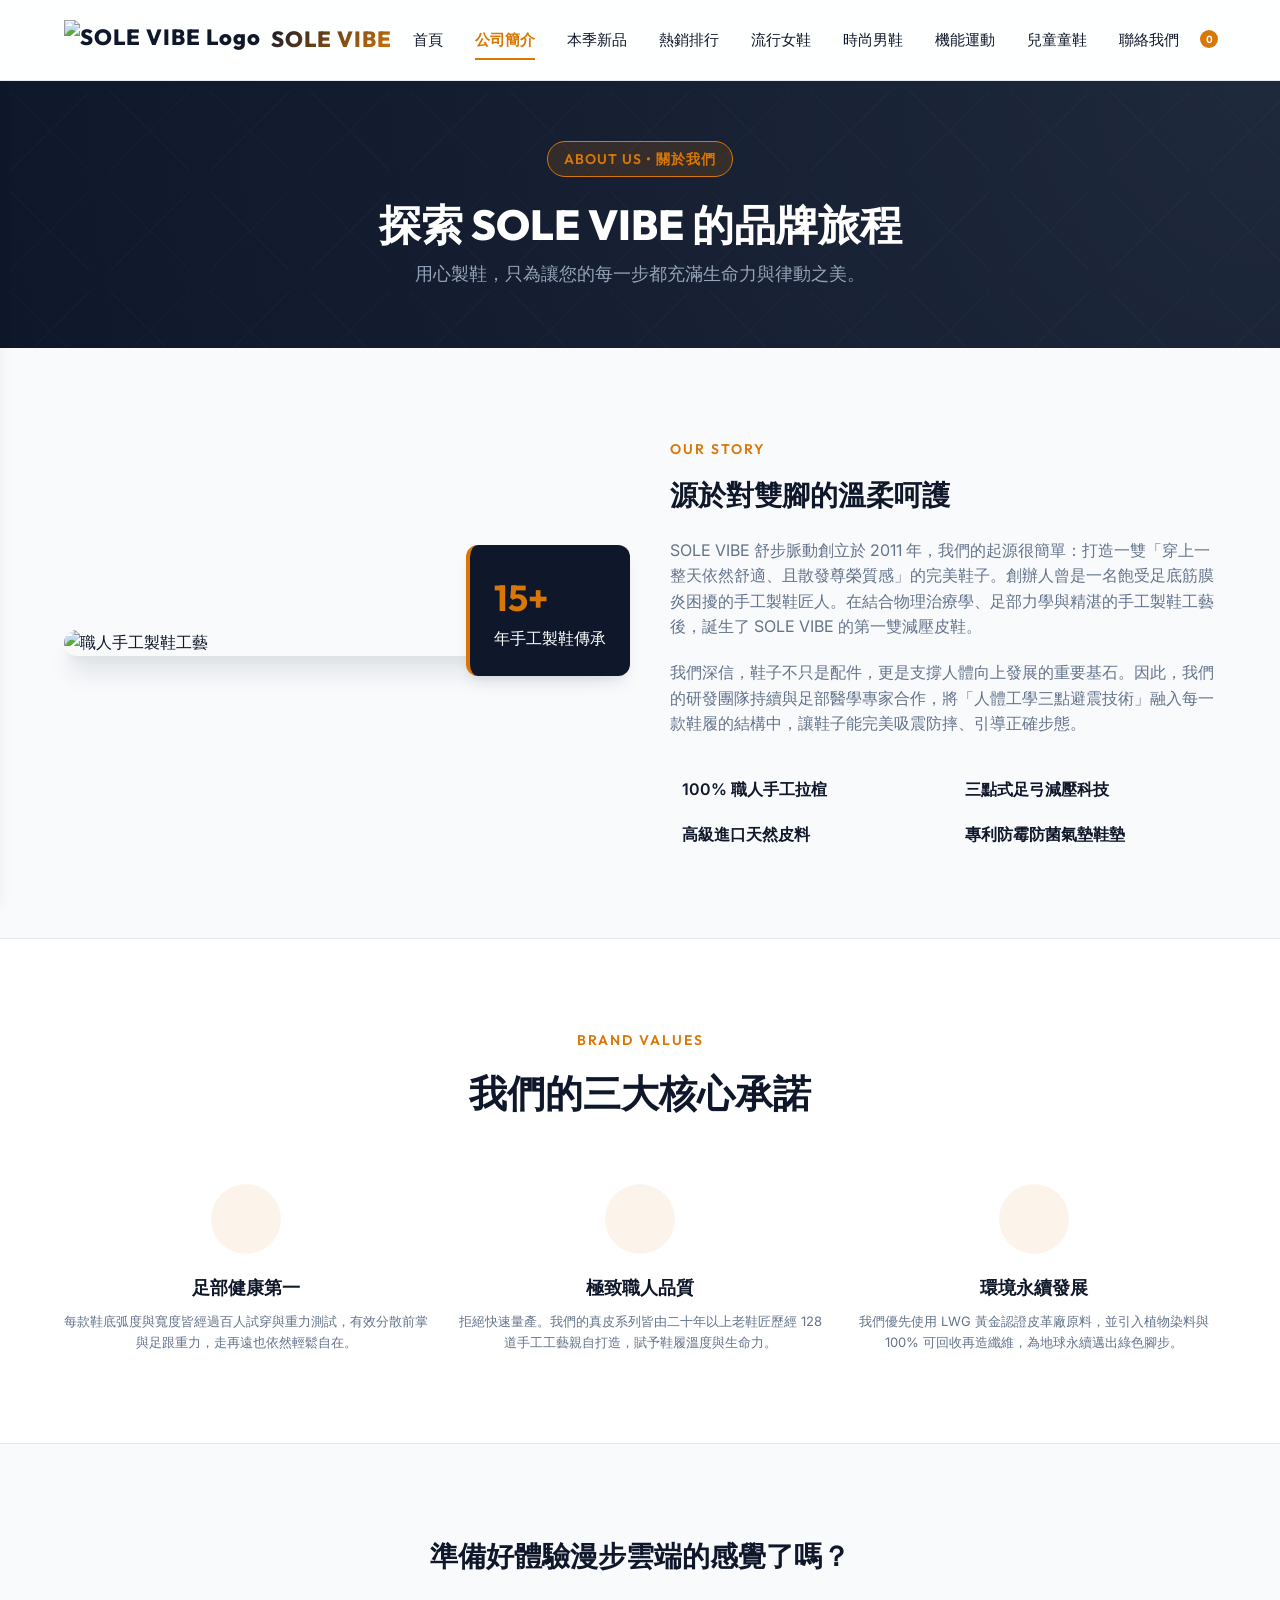
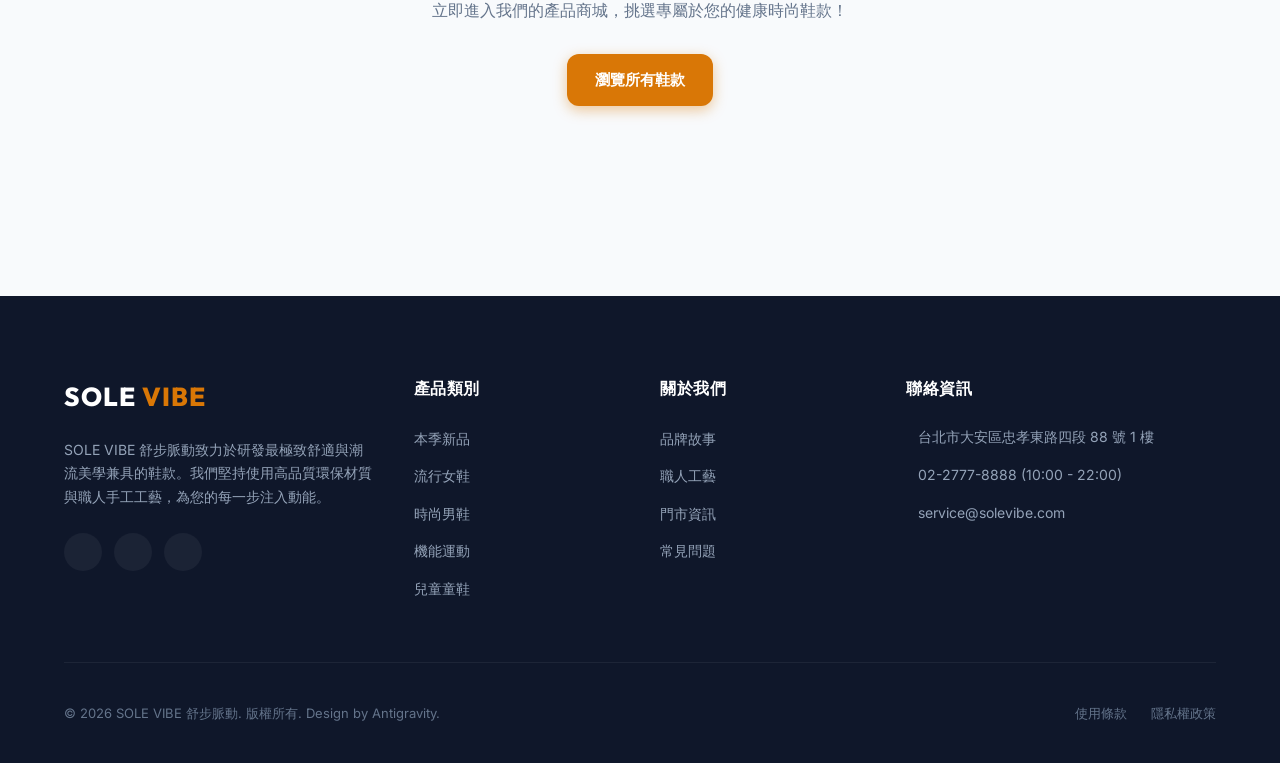
==== about.html @ 1adf4461 "Add files via upload" ====
<!DOCTYPE html>
<html lang="zh-TW">
<head>
  <meta charset="UTF-8">
  <meta name="viewport" content="width=device-width, initial-scale=1.0">
  <title>公司簡介 | SOLE VIBE 舒步脈動</title>
  <meta name="description" content="了解 SOLE VIBE 舒步脈動的品牌理念。我們傳承經典手工製鞋技藝，並結合創新減壓科技，致力於打造最懂你雙腳的高端鞋履。">
  <link href="https://cdn.jsdelivr.net/npm/remixicon@4.2.0/fonts/remixicon.css" rel="stylesheet">
  <link rel="stylesheet" href="styles.css">
</head>
<body>
  <header></header>

  <main>
    <!-- PAGE HEADER -->
    <section class="hero" style="padding: 60px 0; text-align: center;">
      <div class="container">
        <span class="hero-badge">ABOUT US • 關於我們</span>
        <h1 class="hero-title" style="font-size: 42px; margin-bottom: 10px;">探索 SOLE VIBE 的品牌旅程</h1>
        <p class="hero-subtitle" style="margin: 0 auto; max-width: 600px;">用心製鞋，只為讓您的每一步都充滿生命力與律動之美。</p>
      </div>
    </section>

    <!-- BRAND STORY -->
    <section class="section">
      <div class="container about-story-grid">
        <div class="about-img-box">
          <!-- Using heels image as a craftsmanship showcase -->
          <img src="assets/images/prod_1.png" alt="職人手工製鞋工藝">
          <div class="about-experience-badge">
            <h3>15+</h3>
            <p>年手工製鞋傳承</p>
          </div>
        </div>
        <div class="about-story">
          <span class="section-subtitle">Our Story</span>
          <h3>源於對雙腳的溫柔呵護</h3>
          <p>
            SOLE VIBE 舒步脈動創立於 2011 年，我們的起源很簡單：打造一雙「穿上一整天依然舒適、且散發尊榮質感」的完美鞋子。創辦人曾是一名飽受足底筋膜炎困擾的手工製鞋匠人。在結合物理治療學、足部力學與精湛的手工製鞋工藝後，誕生了 SOLE VIBE 的第一雙減壓皮鞋。
          </p>
          <p>
            我們深信，鞋子不只是配件，更是支撐人體向上發展的重要基石。因此，我們的研發團隊持續與足部醫學專家合作，將「人體工學三點避震技術」融入每一款鞋履的結構中，讓鞋子能完美吸震防摔、引導正確步態。
          </p>
          <ul class="features-list">
            <li class="feature-li"><i class="ri-checkbox-circle-fill"></i> 100% 職人手工拉楦</li>
            <li class="feature-li"><i class="ri-checkbox-circle-fill"></i> 三點式足弓減壓科技</li>
            <li class="feature-li"><i class="ri-checkbox-circle-fill"></i> 高級進口天然皮料</li>
            <li class="feature-li"><i class="ri-checkbox-circle-fill"></i> 專利防霉防菌氣墊鞋墊</li>
          </ul>
        </div>
      </div>
    </section>

    <!-- CRAFTSMANSHIP & VALUES -->
    <section id="craftsmanship" class="section" style="background-color: #ffffff; border-top: 1px solid var(--color-border); border-bottom: 1px solid var(--color-border);">
      <div class="container">
        <div class="section-title-wrap">
          <span class="section-subtitle">Brand Values</span>
          <h2 class="section-title">我們的三大核心承諾</h2>
        </div>
        
        <div class="badges-grid" style="grid-template-columns: repeat(3, 1fr);">
          <div class="badge-item" style="flex-direction: column; text-align: center; gap: 20px;">
            <div class="badge-icon" style="width: 70px; height: 70px; font-size: 32px;"><i class="ri-heart-pulse-line"></i></div>
            <div class="badge-info">
              <h4 style="font-size: 18px; margin-bottom: 8px;">足部健康第一</h4>
              <p style="line-height: 1.6;">每款鞋底弧度與寬度皆經過百人試穿與重力測試，有效分散前掌與足跟重力，走再遠也依然輕鬆自在。</p>
            </div>
          </div>
          
          <div class="badge-item" style="flex-direction: column; text-align: center; gap: 20px;">
            <div class="badge-icon" style="width: 70px; height: 70px; font-size: 32px;"><i class="ri-award-line"></i></div>
            <div class="badge-info">
              <h4 style="font-size: 18px; margin-bottom: 8px;">極致職人品質</h4>
              <p style="line-height: 1.6;">拒絕快速量產。我們的真皮系列皆由二十年以上老鞋匠歷經 128 道手工工藝親自打造，賦予鞋履溫度與生命力。</p>
            </div>
          </div>

          <div class="badge-item" style="flex-direction: column; text-align: center; gap: 20px;">
            <div class="badge-icon" style="width: 70px; height: 70px; font-size: 32px;"><i class="ri-leaf-line"></i></div>
            <div class="badge-info">
              <h4 style="font-size: 18px; margin-bottom: 8px;">環境永續發展</h4>
              <p style="line-height: 1.6;">我們優先使用 LWG 黃金認證皮革廠原料，並引入植物染料與 100% 可回收再造纖維，為地球永續邁出綠色腳步。</p>
            </div>
          </div>
        </div>
      </div>
    </section>

    <!-- CALL TO ACTION -->
    <section class="section" style="text-align: center;">
      <div class="container" style="max-width: 600px;">
        <h3 style="font-family: var(--font-display); font-size: 28px; font-weight: 800; margin-bottom: 20px; color: var(--color-primary);">準備好體驗漫步雲端的感覺了嗎？</h3>
        <p style="color: var(--color-text-muted); margin-bottom: 30px;">立即進入我們的產品商城，挑選專屬於您的健康時尚鞋款！</p>
        <a href="new.html" class="btn btn-primary">瀏覽所有鞋款</a>
      </div>
    </section>
  </main>

  <footer></footer>

  <script src="data.js"></script>
  <script src="main.js" defer></script>
</body>
</html>
---- styles.css ----
@import url('https://fonts.googleapis.com/css2?family=Inter:wght@300;400;500;600;700&family=Outfit:wght@300;400;500;600;700;800&display=swap');

/* --- DESIGN TOKENS --- */
:root {
  --font-primary: 'Inter', -apple-system, BlinkMacSystemFont, "Segoe UI", Roboto, sans-serif;
  --font-display: 'Outfit', sans-serif;

  /* Color Palette */
  --color-primary: #0f172a;       /* Deep Slate */
  --color-primary-light: #1e293b; /* Medium Slate */
  --color-accent: #d97706;        /* Gold/Copper Amber */
  --color-accent-hover: #b45309;  /* Darker Amber */
  --color-bg-base: #f8fafc;       /* Off-White */
  --color-bg-card: #ffffff;       /* Pure White */
  --color-text-dark: #0f172a;
  --color-text-muted: #64748b;
  --color-border: #e2e8f0;
  
  /* System colors */
  --color-success: #10b981;
  --color-danger: #ef4444;

  /* Layout & Shadows */
  --radius-sm: 8px;
  --radius-md: 12px;
  --radius-lg: 20px;
  --radius-full: 9999px;
  
  --shadow-sm: 0 1px 3px rgba(0,0,0,0.05), 0 1px 2px rgba(0,0,0,0.02);
  --shadow-md: 0 4px 6px -1px rgba(0,0,0,0.05), 0 2px 4px -1px rgba(0,0,0,0.03);
  --shadow-lg: 0 10px 15px -3px rgba(15, 23, 42, 0.08), 0 4px 6px -2px rgba(15, 23, 42, 0.04);
  --shadow-xl: 0 20px 25px -5px rgba(15, 23, 42, 0.12), 0 10px 10px -5px rgba(15, 23, 42, 0.06);

  --transition-fast: 0.2s ease;
  --transition-normal: 0.3s cubic-bezier(0.4, 0, 0.2, 1);
  --transition-slow: 0.5s cubic-bezier(0.4, 0, 0.2, 1);
}

/* --- RESET & GLOBAL STYLES --- */
* {
  box-sizing: border-box;
  margin: 0;
  padding: 0;
}

body {
  font-family: var(--font-primary);
  background-color: var(--color-bg-base);
  color: var(--color-text-dark);
  line-height: 1.6;
  overflow-x: hidden;
  -webkit-font-smoothing: antialiased;
}

a {
  color: inherit;
  text-decoration: none;
  transition: var(--transition-fast);
}

img, svg {
  max-width: 100%;
  height: auto;
  display: block;
}

ul {
  list-style: none;
}

button, input, select, textarea {
  font-family: inherit;
  font-size: inherit;
  color: inherit;
  border: none;
  outline: none;
}

button {
  cursor: pointer;
  background: none;
  transition: var(--transition-fast);
}

/* --- CONTAINER --- */
.container {
  width: 100%;
  max-width: 1200px;
  margin: 0 auto;
  padding: 0 24px;
}

/* --- HEADER / NAVIGATION --- */
header {
  position: sticky;
  top: 0;
  background-color: rgba(255, 255, 255, 0.85);
  backdrop-filter: blur(12px);
  -webkit-backdrop-filter: blur(12px);
  border-bottom: 1px solid rgba(226, 232, 240, 0.8);
  z-index: 100;
  transition: var(--transition-fast);
}

header.scrolled {
  background-color: rgba(255, 255, 255, 0.95);
  box-shadow: var(--shadow-md);
}

.header-container {
  display: flex;
  justify-content: space-between;
  align-items: center;
  height: 80px;
}

.logo {
  display: flex;
  align-items: center;
  gap: 10px;
  font-family: var(--font-display);
  font-size: 22px;
  font-weight: 800;
  letter-spacing: 1px;
  color: var(--color-primary);
}

.logo img {
  height: 40px;
  width: auto;
}

.logo span {
  background: linear-gradient(135deg, var(--color-primary), var(--color-accent));
  -webkit-background-clip: text;
  -webkit-text-fill-color: transparent;
}

.nav-links {
  display: flex;
  gap: 32px;
}

.nav-links a {
  font-weight: 500;
  font-size: 15px;
  padding: 8px 0;
  position: relative;
}

.nav-links a::after {
  content: '';
  position: absolute;
  bottom: 0;
  left: 0;
  width: 0;
  height: 2px;
  background-color: var(--color-accent);
  transition: var(--transition-fast);
}

.nav-links a:hover {
  color: var(--color-accent);
}

.nav-links a:hover::after,
.nav-links a.active::after {
  width: 100%;
}

.nav-links a.active {
  color: var(--color-accent);
  font-weight: 700;
}

.header-actions {
  display: flex;
  align-items: center;
  gap: 20px;
}

.cart-btn {
  position: relative;
  font-size: 20px;
  padding: 8px;
  color: var(--color-primary);
}

.cart-count {
  position: absolute;
  top: -2px;
  right: -2px;
  background-color: var(--color-accent);
  color: white;
  font-size: 10px;
  font-weight: 700;
  min-width: 18px;
  height: 18px;
  border-radius: var(--radius-full);
  display: flex;
  justify-content: center;
  align-items: center;
  padding: 0 4px;
}

.menu-toggle {
  display: none;
  font-size: 24px;
}

/* Mobile Nav Overlay */
.mobile-nav {
  position: fixed;
  top: 80px;
  left: -100%;
  width: 100%;
  height: calc(100vh - 80px);
  background-color: var(--color-bg-card);
  z-index: 99;
  display: flex;
  flex-direction: column;
  padding: 40px;
  gap: 24px;
  transition: var(--transition-normal);
  box-shadow: var(--shadow-lg);
}

.mobile-nav.open {
  left: 0;
}

.mobile-nav a {
  font-family: var(--font-display);
  font-size: 20px;
  font-weight: 600;
  border-bottom: 1px solid var(--color-border);
  padding-bottom: 12px;
}

/* --- HERO SECTION --- */
.hero {
  position: relative;
  background: radial-gradient(circle at top right, #1e293b 0%, #0f172a 100%);
  color: white;
  padding: 100px 0;
  overflow: hidden;
}

.hero::before {
  content: '';
  position: absolute;
  top: 0;
  left: 0;
  width: 100%;
  height: 100%;
  background: url("data:image/svg+xml,%3Csvg xmlns='http://www.w3.org/2000/svg' width='100' height='100' viewBox='0 0 100 100'%3E%3Cpath d='M 10 10 L 90 90 M 90 10 L 10 90' stroke='rgba(255,255,255,0.03)' stroke-width='1'/%3E%3C/svg%3E") repeat;
  pointer-events: none;
}

.hero-grid {
  display: grid;
  grid-template-columns: 1.1fr 0.9fr;
  align-items: center;
  gap: 60px;
}

.hero-content {
  animation: slideUp 0.8s var(--transition-slow);
}

.hero-badge {
  display: inline-block;
  background-color: rgba(217, 119, 6, 0.15);
  border: 1px solid var(--color-accent);
  color: var(--color-accent);
  font-family: var(--font-display);
  font-weight: 600;
  font-size: 14px;
  letter-spacing: 1px;
  padding: 6px 16px;
  border-radius: var(--radius-full);
  margin-bottom: 24px;
  text-transform: uppercase;
}

.hero-title {
  font-family: var(--font-display);
  font-size: 56px;
  font-weight: 800;
  line-height: 1.15;
  margin-bottom: 20px;
}

.hero-title span {
  color: var(--color-accent);
  background: linear-gradient(135deg, #fbbf24, #f59e0b);
  -webkit-background-clip: text;
  -webkit-text-fill-color: transparent;
}

.hero-subtitle {
  font-size: 18px;
  color: #94a3b8;
  margin-bottom: 36px;
  max-width: 520px;
}

.hero-buttons {
  display: flex;
  gap: 16px;
}

.btn {
  display: inline-flex;
  align-items: center;
  justify-content: center;
  font-weight: 600;
  font-size: 15px;
  padding: 14px 28px;
  border-radius: var(--radius-md);
  transition: var(--transition-normal);
}

.btn-primary {
  background-color: var(--color-accent);
  color: white;
  box-shadow: 0 4px 14px rgba(217, 119, 6, 0.4);
}

.btn-primary:hover {
  background-color: var(--color-accent-hover);
  transform: translateY(-2px);
  box-shadow: 0 6px 20px rgba(217, 119, 6, 0.5);
}

.btn-secondary {
  background-color: transparent;
  color: white;
  border: 2px solid rgba(255, 255, 255, 0.2);
}

.btn-secondary:hover {
  background-color: rgba(255, 255, 255, 0.05);
  border-color: white;
  transform: translateY(-2px);
}

.hero-image-wrapper {
  position: relative;
  display: flex;
  justify-content: center;
  align-items: center;
  animation: fadeIn 1.2s var(--transition-slow);
}

.hero-image-bg {
  position: absolute;
  width: 120%;
  height: 120%;
  background: radial-gradient(circle, rgba(217,119,6,0.12) 0%, rgba(0,0,0,0) 70%);
  z-index: 1;
}

.hero-img {
  position: relative;
  z-index: 2;
  transform: rotate(-12deg) translateY(-20px);
  filter: drop-shadow(0 25px 50px rgba(0,0,0,0.5));
  animation: float 6s ease-in-out infinite;
  max-width: 480px;
}

/* --- TRUST BADGES --- */
.trust-badges {
  background-color: var(--color-bg-card);
  padding: 40px 0;
  border-bottom: 1px solid var(--color-border);
}

.badges-grid {
  display: grid;
  grid-template-columns: repeat(4, 1fr);
  gap: 30px;
}

.badge-item {
  display: flex;
  align-items: center;
  gap: 16px;
}

.badge-icon {
  font-size: 28px;
  color: var(--color-accent);
  background-color: rgba(217, 119, 6, 0.08);
  width: 56px;
  height: 56px;
  border-radius: var(--radius-full);
  display: flex;
  justify-content: center;
  align-items: center;
}

.badge-info h4 {
  font-family: var(--font-display);
  font-size: 16px;
  font-weight: 700;
  margin-bottom: 4px;
}

.badge-info p {
  font-size: 13px;
  color: var(--color-text-muted);
}

/* --- SECTION GENERAL --- */
.section {
  padding: 90px 0;
}

.section-title-wrap {
  text-align: center;
  margin-bottom: 60px;
}

.section-subtitle {
  font-family: var(--font-display);
  color: var(--color-accent);
  font-weight: 600;
  font-size: 14px;
  letter-spacing: 2px;
  text-transform: uppercase;
  margin-bottom: 12px;
  display: block;
}

.section-title {
  font-family: var(--font-display);
  font-size: 38px;
  font-weight: 800;
  color: var(--color-primary);
}

/* --- CATEGORIES GRID --- */
.categories-grid {
  display: grid;
  grid-template-columns: repeat(4, 1fr);
  gap: 24px;
}

.category-card {
  position: relative;
  height: 380px;
  border-radius: var(--radius-lg);
  overflow: hidden;
  box-shadow: var(--shadow-lg);
  display: flex;
  align-items: flex-end;
  padding: 30px;
}

.category-card::before {
  content: '';
  position: absolute;
  top: 0;
  left: 0;
  width: 100%;
  height: 100%;
  background: linear-gradient(180deg, rgba(15, 23, 42, 0) 40%, rgba(15, 23, 42, 0.85) 100%);
  z-index: 2;
  transition: var(--transition-normal);
}

.category-img {
  position: absolute;
  top: 0;
  left: 0;
  width: 100%;
  height: 100%;
  object-fit: cover;
  transition: var(--transition-slow);
}

.category-card:hover .category-img {
  transform: scale(1.1);
}

.category-card:hover::before {
  background: linear-gradient(180deg, rgba(15, 23, 42, 0.2) 20%, rgba(15, 23, 42, 0.95) 100%);
}

.category-info {
  position: relative;
  z-index: 3;
  color: white;
}

.category-name {
  font-family: var(--font-display);
  font-size: 24px;
  font-weight: 700;
  margin-bottom: 6px;
}

.category-count {
  font-size: 13px;
  color: rgba(255, 255, 255, 0.7);
  display: inline-block;
  margin-bottom: 12px;
}

.category-link {
  font-size: 14px;
  font-weight: 600;
  color: var(--color-accent);
  display: flex;
  align-items: center;
  gap: 6px;
}

.category-link span {
  transition: var(--transition-fast);
}

.category-card:hover .category-link span {
  transform: translateX(4px);
}

/* --- PRODUCT CAROUSEL / GRID --- */
.product-grid {
  display: grid;
  grid-template-columns: repeat(4, 1fr);
  gap: 30px;
}

.product-card {
  background-color: var(--color-bg-card);
  border-radius: var(--radius-lg);
  border: 1px solid var(--color-border);
  overflow: hidden;
  box-shadow: var(--shadow-sm);
  transition: var(--transition-normal);
  display: flex;
  flex-direction: column;
}

.product-card:hover {
  transform: translateY(-8px);
  box-shadow: var(--shadow-xl);
  border-color: rgba(217, 119, 6, 0.3);
}

.product-img-box {
  position: relative;
  aspect-ratio: 1;
  background-color: #f1f5f9;
  overflow: hidden;
  display: flex;
  justify-content: center;
  align-items: center;
  padding: 24px;
}

.product-img-box img {
  width: 100%;
  height: 100%;
  object-fit: contain;
  transition: var(--transition-slow);
}

.product-card:hover .product-img-box img {
  transform: scale(1.08) rotate(-4deg);
}

.product-badges {
  position: absolute;
  top: 16px;
  left: 16px;
  display: flex;
  flex-direction: column;
  gap: 8px;
  z-index: 10;
}

.p-badge {
  font-family: var(--font-display);
  font-weight: 700;
  font-size: 11px;
  padding: 4px 10px;
  border-radius: var(--radius-sm);
  text-transform: uppercase;
  color: white;
}

.p-badge-new {
  background-color: var(--color-success);
}

.p-badge-hot {
  background-color: var(--color-danger);
}

.p-badge-rank {
  background-color: var(--color-primary);
  display: flex;
  align-items: center;
  gap: 4px;
}

.product-fav-btn {
  position: absolute;
  top: 16px;
  right: 16px;
  background-color: rgba(255, 255, 255, 0.85);
  backdrop-filter: blur(4px);
  width: 38px;
  height: 38px;
  border-radius: var(--radius-full);
  display: flex;
  justify-content: center;
  align-items: center;
  box-shadow: var(--shadow-sm);
  color: var(--color-text-muted);
  z-index: 10;
}

.product-fav-btn:hover {
  background-color: white;
  color: #ef4444;
  transform: scale(1.1);
}

.product-info {
  padding: 20px;
  flex-grow: 1;
  display: flex;
  flex-direction: column;
}

.product-cat {
  font-size: 12px;
  color: var(--color-text-muted);
  margin-bottom: 8px;
  font-weight: 500;
}

.product-name {
  font-family: var(--font-display);
  font-size: 17px;
  font-weight: 700;
  color: var(--color-primary);
  margin-bottom: 10px;
  line-height: 1.4;
  display: -webkit-box;
  -webkit-line-clamp: 2;
  -webkit-box-orient: vertical;
  overflow: hidden;
  height: 48px;
}

.product-meta {
  display: flex;
  justify-content: space-between;
  align-items: center;
  margin-top: auto;
  padding-top: 16px;
  border-top: 1px solid var(--color-border);
}

.product-price {
  font-family: var(--font-display);
  font-size: 20px;
  font-weight: 800;
  color: var(--color-accent);
}

.product-rating {
  display: flex;
  align-items: center;
  gap: 4px;
  font-size: 13px;
  font-weight: 600;
  color: var(--color-primary);
}

.product-rating i {
  color: #fbbf24;
}

/* --- BANNER / NEWSLETTER --- */
.newsletter-section {
  background: radial-gradient(circle at bottom left, #1e293b 0%, #0f172a 100%);
  color: white;
  border-radius: var(--radius-lg);
  padding: 80px 60px;
  position: relative;
  overflow: hidden;
  margin-top: 40px;
}

.newsletter-grid {
  display: grid;
  grid-template-columns: 1.12fr 0.88fr;
  gap: 60px;
  align-items: center;
  position: relative;
  z-index: 2;
}

.newsletter-content h3 {
  font-family: var(--font-display);
  font-size: 34px;
  font-weight: 800;
  margin-bottom: 16px;
}

.newsletter-content p {
  color: #94a3b8;
}

.newsletter-form {
  display: flex;
  gap: 12px;
}

.newsletter-form input {
  flex-grow: 1;
  padding: 16px 24px;
  border-radius: var(--radius-md);
  background-color: rgba(255, 255, 255, 0.08);
  border: 1px solid rgba(255, 255, 255, 0.15);
  color: white;
}

.newsletter-form input::placeholder {
  color: #64748b;
}

.newsletter-form input:focus {
  border-color: var(--color-accent);
  background-color: rgba(255, 255, 255, 0.12);
}

.newsletter-form button {
  padding: 0 32px;
}

/* --- ABOUT PAGE SPECIFICS --- */
.about-story-grid {
  display: grid;
  grid-template-columns: 1fr 1fr;
  gap: 60px;
  align-items: center;
}

.about-img-box {
  position: relative;
}

.about-img-box img {
  border-radius: var(--radius-lg);
  box-shadow: var(--shadow-xl);
}

.about-experience-badge {
  position: absolute;
  bottom: -20px;
  right: -20px;
  background-color: var(--color-primary);
  color: white;
  padding: 24px;
  border-radius: var(--radius-md);
  box-shadow: var(--shadow-lg);
  border-left: 4px solid var(--color-accent);
}

.about-experience-badge h3 {
  font-family: var(--font-display);
  font-size: 36px;
  color: var(--color-accent);
}

.about-story h3 {
  font-family: var(--font-display);
  font-size: 28px;
  font-weight: 700;
  margin-bottom: 20px;
  color: var(--color-primary);
}

.about-story p {
  color: var(--color-text-muted);
  margin-bottom: 20px;
}

.features-list {
  margin-top: 40px;
  display: grid;
  grid-template-columns: 1fr 1fr;
  gap: 20px;
}

.feature-li {
  display: flex;
  align-items: center;
  gap: 12px;
  font-weight: 600;
}

.feature-li i {
  color: var(--color-success);
}

/* --- CONTACT PAGE SPECIFICS --- */
.contact-grid {
  display: grid;
  grid-template-columns: 0.9fr 1.1fr;
  gap: 60px;
}

.contact-info-panel {
  background-color: var(--color-primary);
  color: white;
  padding: 48px;
  border-radius: var(--radius-lg);
  display: flex;
  flex-direction: column;
  justify-content: space-between;
  min-height: 500px;
}

.contact-info-panel h3 {
  font-family: var(--font-display);
  font-size: 28px;
  margin-bottom: 12px;
}

.contact-info-panel p {
  color: #94a3b8;
  margin-bottom: 40px;
}

.contact-details {
  display: flex;
  flex-direction: column;
  gap: 28px;
}

.contact-detail-item {
  display: flex;
  gap: 16px;
}

.contact-detail-item i {
  font-size: 20px;
  color: var(--color-accent);
  margin-top: 4px;
}

.contact-detail-item h5 {
  font-family: var(--font-display);
  font-size: 16px;
  font-weight: 700;
  margin-bottom: 4px;
}

.contact-detail-item p {
  margin-bottom: 0;
  color: #cbd5e1;
}

.contact-form-panel {
  background-color: var(--color-bg-card);
  padding: 48px;
  border-radius: var(--radius-lg);
  border: 1px solid var(--color-border);
  box-shadow: var(--shadow-lg);
}

.form-group {
  margin-bottom: 24px;
}

.form-group label {
  display: block;
  font-weight: 600;
  font-size: 14px;
  margin-bottom: 8px;
  color: var(--color-primary);
}

.form-control {
  width: 100%;
  padding: 14px 20px;
  border-radius: var(--radius-md);
  border: 1px solid var(--color-border);
  background-color: var(--color-bg-base);
  transition: var(--transition-fast);
}

.form-control:focus {
  border-color: var(--color-accent);
  background-color: white;
  box-shadow: 0 0 0 4px rgba(217, 119, 6, 0.1);
}

textarea.form-control {
  resize: vertical;
  min-height: 120px;
}

/* --- PRODUCT DETAIL SPECIFICS --- */
.detail-grid {
  display: grid;
  grid-template-columns: 1fr 1fr;
  gap: 60px;
  align-items: start;
}

.detail-img-box {
  background-color: #f1f5f9;
  border-radius: var(--radius-lg);
  padding: 40px;
  display: flex;
  justify-content: center;
  align-items: center;
  aspect-ratio: 1.05;
  border: 1px solid var(--color-border);
}

.detail-img-box img {
  width: 100%;
  height: 100%;
  object-fit: contain;
}

.detail-content h1 {
  font-family: var(--font-display);
  font-size: 34px;
  font-weight: 800;
  line-height: 1.25;
  margin-bottom: 12px;
  color: var(--color-primary);
}

.detail-meta {
  display: flex;
  align-items: center;
  gap: 24px;
  margin-bottom: 24px;
  padding-bottom: 20px;
  border-bottom: 1px solid var(--color-border);
}

.detail-price {
  font-family: var(--font-display);
  font-size: 28px;
  font-weight: 800;
  color: var(--color-accent);
}

.detail-desc {
  color: var(--color-text-muted);
  margin-bottom: 30px;
  font-size: 16px;
}

.detail-section-title {
  font-family: var(--font-display);
  font-weight: 700;
  font-size: 15px;
  margin-bottom: 12px;
  text-transform: uppercase;
  color: var(--color-primary);
  letter-spacing: 0.5px;
}

.detail-sizes {
  display: flex;
  flex-wrap: wrap;
  gap: 10px;
  margin-bottom: 30px;
}

.size-btn {
  border: 1px solid var(--color-border);
  padding: 12px 18px;
  border-radius: var(--radius-md);
  font-weight: 600;
  font-size: 14px;
  min-width: 60px;
  text-align: center;
}

.size-btn:hover {
  border-color: var(--color-accent);
  color: var(--color-accent);
}

.size-btn.active {
  background-color: var(--color-primary);
  border-color: var(--color-primary);
  color: white;
}

.detail-actions {
  display: flex;
  gap: 16px;
  margin-bottom: 40px;
}

.quantity-selector {
  display: flex;
  align-items: center;
  border: 1px solid var(--color-border);
  border-radius: var(--radius-md);
  overflow: hidden;
}

.qty-btn {
  padding: 0 16px;
  height: 52px;
  font-weight: 700;
}

.qty-btn:hover {
  background-color: var(--color-border);
}

.qty-input {
  width: 50px;
  text-align: center;
  font-weight: 700;
  background-color: transparent;
}

.btn-add-cart {
  flex-grow: 1;
  height: 52px;
}

.specs-table {
  width: 100%;
  border-collapse: collapse;
  margin-top: 10px;
}

.specs-table tr {
  border-bottom: 1px solid var(--color-border);
}

.specs-table td {
  padding: 12px 0;
  font-size: 14px;
}

.specs-table td:first-child {
  font-weight: 600;
  color: var(--color-text-muted);
  width: 120px;
}

.specs-table td:last-child {
  color: var(--color-primary);
}

/* --- FILTER SIDEBAR & HEADER --- */
.listing-layout {
  display: grid;
  grid-template-columns: 260px 1fr;
  gap: 40px;
}

.filter-sidebar {
  background-color: var(--color-bg-card);
  border: 1px solid var(--color-border);
  padding: 24px;
  border-radius: var(--radius-lg);
  height: fit-content;
}

.filter-group {
  margin-bottom: 32px;
}

.filter-group:last-child {
  margin-bottom: 0;
}

.filter-title {
  font-family: var(--font-display);
  font-size: 16px;
  font-weight: 700;
  margin-bottom: 16px;
  padding-bottom: 8px;
  border-bottom: 1px solid var(--color-border);
  color: var(--color-primary);
}

.filter-list {
  display: flex;
  flex-direction: column;
  gap: 12px;
}

.filter-item {
  display: flex;
  align-items: center;
  gap: 10px;
  font-size: 14px;
  cursor: pointer;
}

.filter-item input[type="checkbox"] {
  width: 16px;
  height: 16px;
  border-radius: 4px;
  border: 1px solid var(--color-border);
}

.filter-range {
  display: flex;
  flex-direction: column;
  gap: 10px;
}

.filter-range input[type="range"] {
  accent-color: var(--color-accent);
}

.range-labels {
  display: flex;
  justify-content: space-between;
  font-size: 12px;
  color: var(--color-text-muted);
  font-weight: 600;
}

.listing-header {
  display: flex;
  justify-content: space-between;
  align-items: center;
  margin-bottom: 30px;
}

.results-count {
  font-size: 14px;
  color: var(--color-text-muted);
}

.sort-select {
  padding: 10px 16px;
  border-radius: var(--radius-md);
  border: 1px solid var(--color-border);
  background-color: var(--color-bg-card);
  font-size: 14px;
  font-weight: 600;
}

/* --- FOOTER --- */
footer {
  background-color: var(--color-primary);
  color: white;
  padding: 80px 0 40px;
  margin-top: 100px;
}

.footer-grid {
  display: grid;
  grid-template-columns: 1.2fr 0.8fr 0.8fr 1.2fr;
  gap: 40px;
  margin-bottom: 60px;
}

.footer-logo {
  font-family: var(--font-display);
  font-size: 26px;
  font-weight: 800;
  color: white;
  margin-bottom: 20px;
  letter-spacing: 1px;
}

.footer-logo span {
  color: var(--color-accent);
}

.footer-about {
  color: #94a3b8;
  font-size: 14px;
  margin-bottom: 24px;
  line-height: 1.7;
}

.social-links {
  display: flex;
  gap: 12px;
}

.social-btn {
  width: 38px;
  height: 38px;
  border-radius: var(--radius-full);
  background-color: rgba(255, 255, 255, 0.05);
  display: flex;
  justify-content: center;
  align-items: center;
  color: white;
  font-size: 16px;
  transition: var(--transition-fast);
}

.social-btn:hover {
  background-color: var(--color-accent);
  color: white;
  transform: translateY(-3px);
}

.footer-heading {
  font-family: var(--font-display);
  font-size: 16px;
  font-weight: 700;
  margin-bottom: 24px;
  letter-spacing: 0.5px;
  text-transform: uppercase;
}

.footer-links {
  display: flex;
  flex-direction: column;
  gap: 12px;
}

.footer-links a {
  color: #94a3b8;
  font-size: 14px;
}

.footer-links a:hover {
  color: var(--color-accent);
  padding-left: 4px;
}

.footer-contact-info {
  display: flex;
  flex-direction: column;
  gap: 16px;
}

.footer-contact-item {
  display: flex;
  gap: 12px;
  font-size: 14px;
  color: #94a3b8;
}

.footer-contact-item i {
  color: var(--color-accent);
  font-size: 16px;
  margin-top: 3px;
}

.footer-bottom {
  padding-top: 40px;
  border-top: 1px solid rgba(255, 255, 255, 0.06);
  display: flex;
  justify-content: space-between;
  align-items: center;
  font-size: 13px;
  color: #64748b;
}

.footer-bottom-links {
  display: flex;
  gap: 24px;
}

.footer-bottom-links a:hover {
  color: var(--color-accent);
}

/* --- ANIMATIONS --- */
@keyframes fadeIn {
  from { opacity: 0; }
  to { opacity: 1; }
}

@keyframes slideUp {
  from {
    opacity: 0;
    transform: translateY(30px);
  }
  to {
    opacity: 1;
    transform: translateY(0);
  }
}

@keyframes float {
  0% {
    transform: rotate(-12deg) translateY(-20px);
  }
  50% {
    transform: rotate(-12deg) translateY(-32px);
  }
  100% {
    transform: rotate(-12deg) translateY(-20px);
  }
}

/* --- RESPONSIVE MEDIA QUERIES --- */
@media (max-width: 1024px) {
  .hero-title {
    font-size: 46px;
  }
  .product-grid, .categories-grid {
    grid-template-columns: repeat(3, 1fr);
  }
  .footer-grid {
    grid-template-columns: 1.5fr 1fr 1.5fr;
  }
  .footer-grid > *:last-child {
    grid-column: span 3;
  }
  .listing-layout {
    grid-template-columns: 1fr;
  }
  .filter-sidebar {
    display: none; /* Can be toggled on mobile later */
  }
}

@media (max-width: 768px) {
  .hero-grid {
    grid-template-columns: 1fr;
    gap: 40px;
    text-align: center;
  }
  .hero-title {
    font-size: 40px;
  }
  .hero-subtitle {
    margin: 0 auto 36px;
  }
  .hero-buttons {
    justify-content: center;
  }
  .hero-img {
    max-width: 360px;
    transform: rotate(-5deg) translateY(0);
    animation: none;
  }
  .nav-links {
    display: none;
  }
  .menu-toggle {
    display: block;
  }
  .badges-grid {
    grid-template-columns: repeat(2, 1fr);
  }
  .categories-grid, .product-grid {
    grid-template-columns: repeat(2, 1fr);
  }
  .newsletter-grid {
    grid-template-columns: 1fr;
    text-align: center;
    gap: 30px;
  }
  .newsletter-section {
    padding: 40px 30px;
  }
  .about-story-grid, .contact-grid, .detail-grid {
    grid-template-columns: 1fr;
    gap: 40px;
  }
  .contact-info-panel {
    min-height: auto;
  }
  .footer-grid {
    grid-template-columns: 1fr 1fr;
  }
  .footer-grid > *:last-child, .footer-grid > *:first-child {
    grid-column: span 2;
  }
  .footer-bottom {
    flex-direction: column;
    gap: 20px;
    text-align: center;
  }
}

@media (max-width: 480px) {
  .categories-grid, .product-grid {
    grid-template-columns: 1fr;
  }
  .badges-grid {
    grid-template-columns: 1fr;
  }
  .footer-grid > * {
    grid-column: span 2 !important;
  }
  .hero-title {
    font-size: 32px;
  }
  .newsletter-form {
    flex-direction: column;
  }
  .newsletter-form button {
    width: 100%;
    height: 52px;
  }
  .detail-actions {
    flex-direction: column;
  }
  .quantity-selector {
    justify-content: center;
  }
}
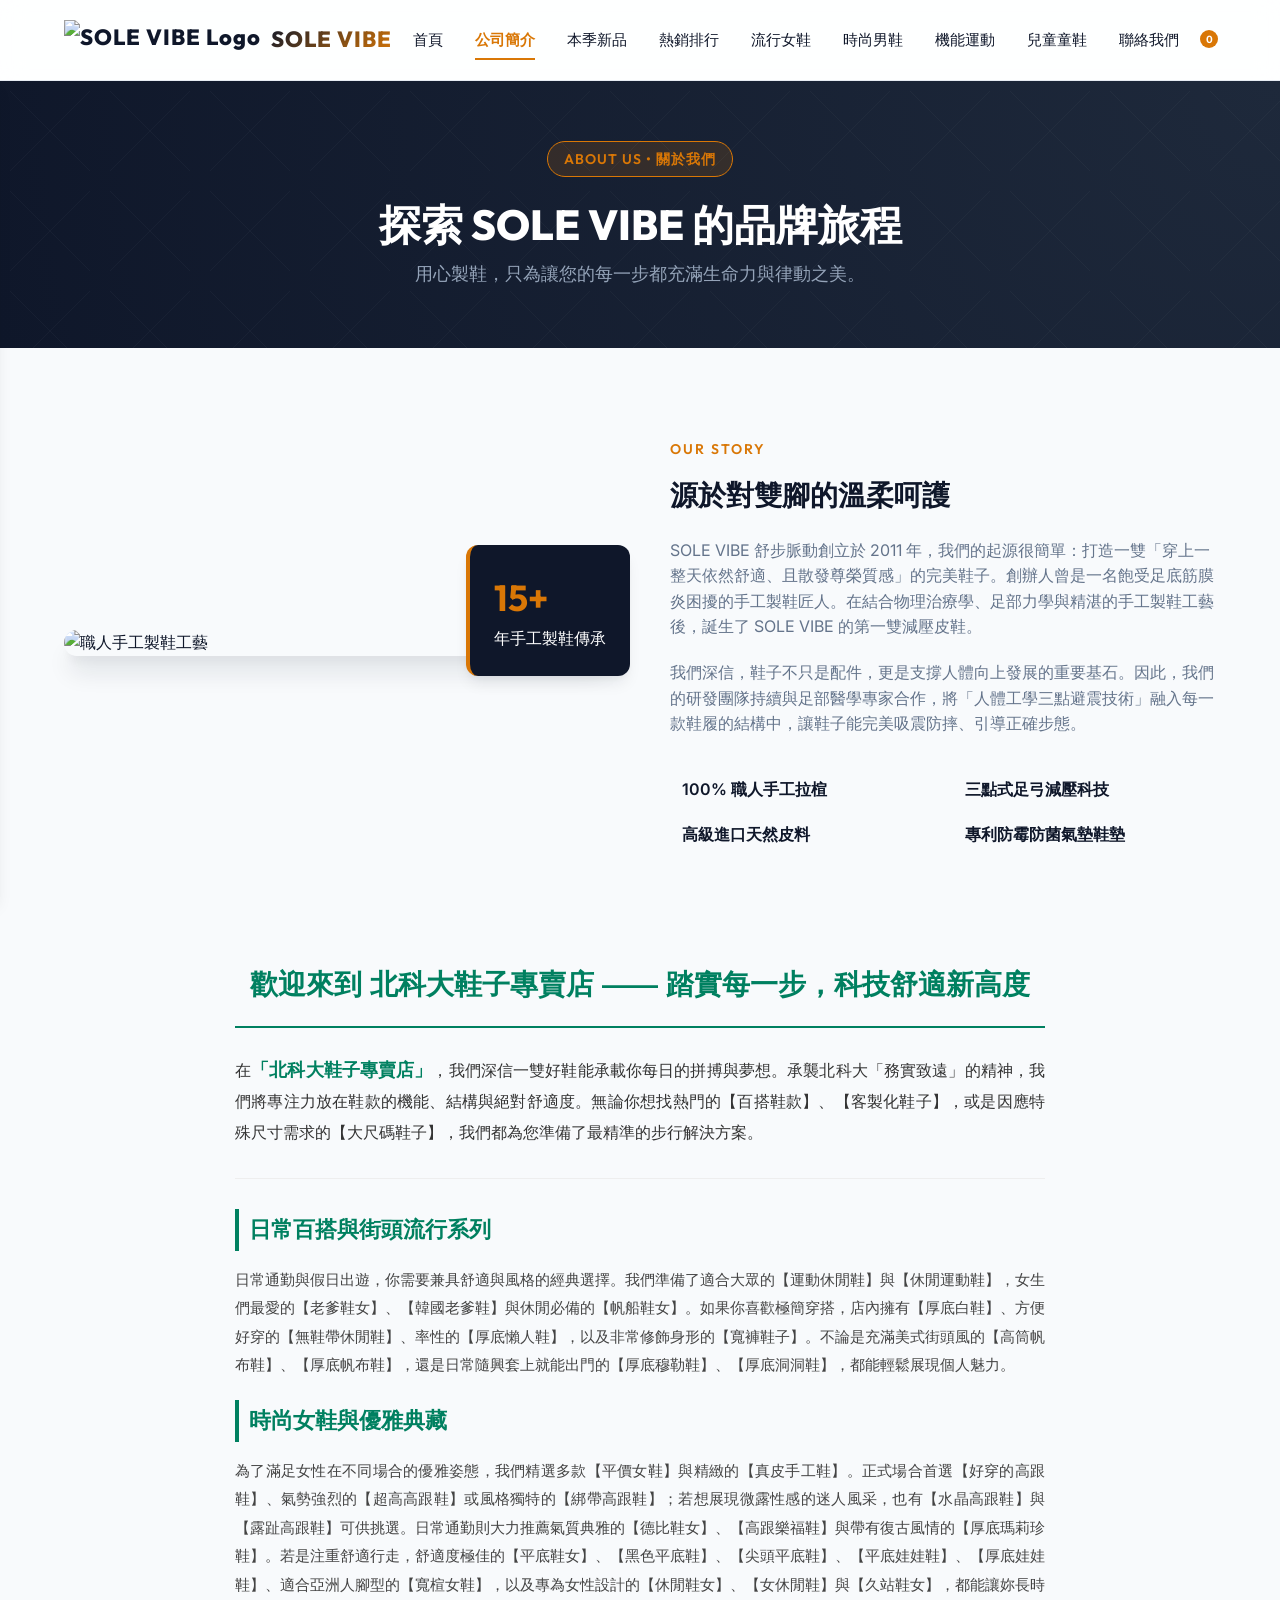
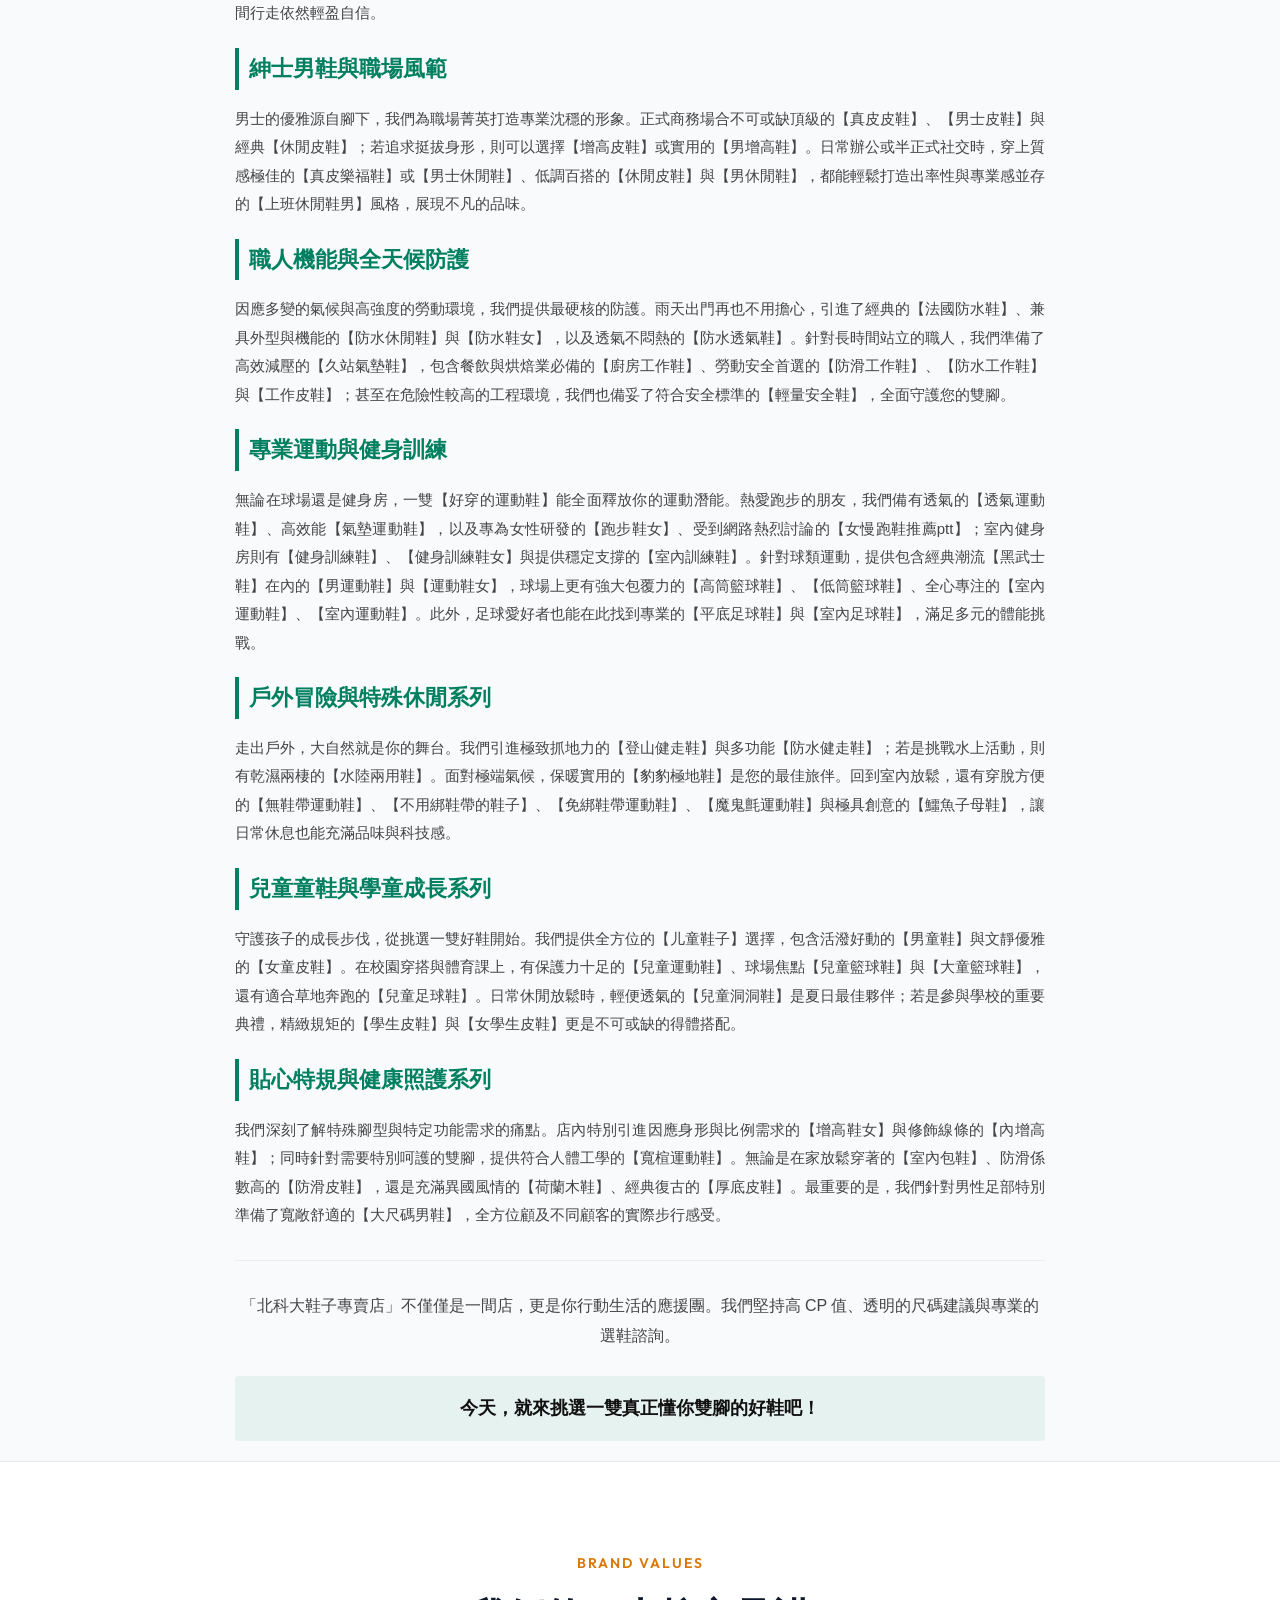
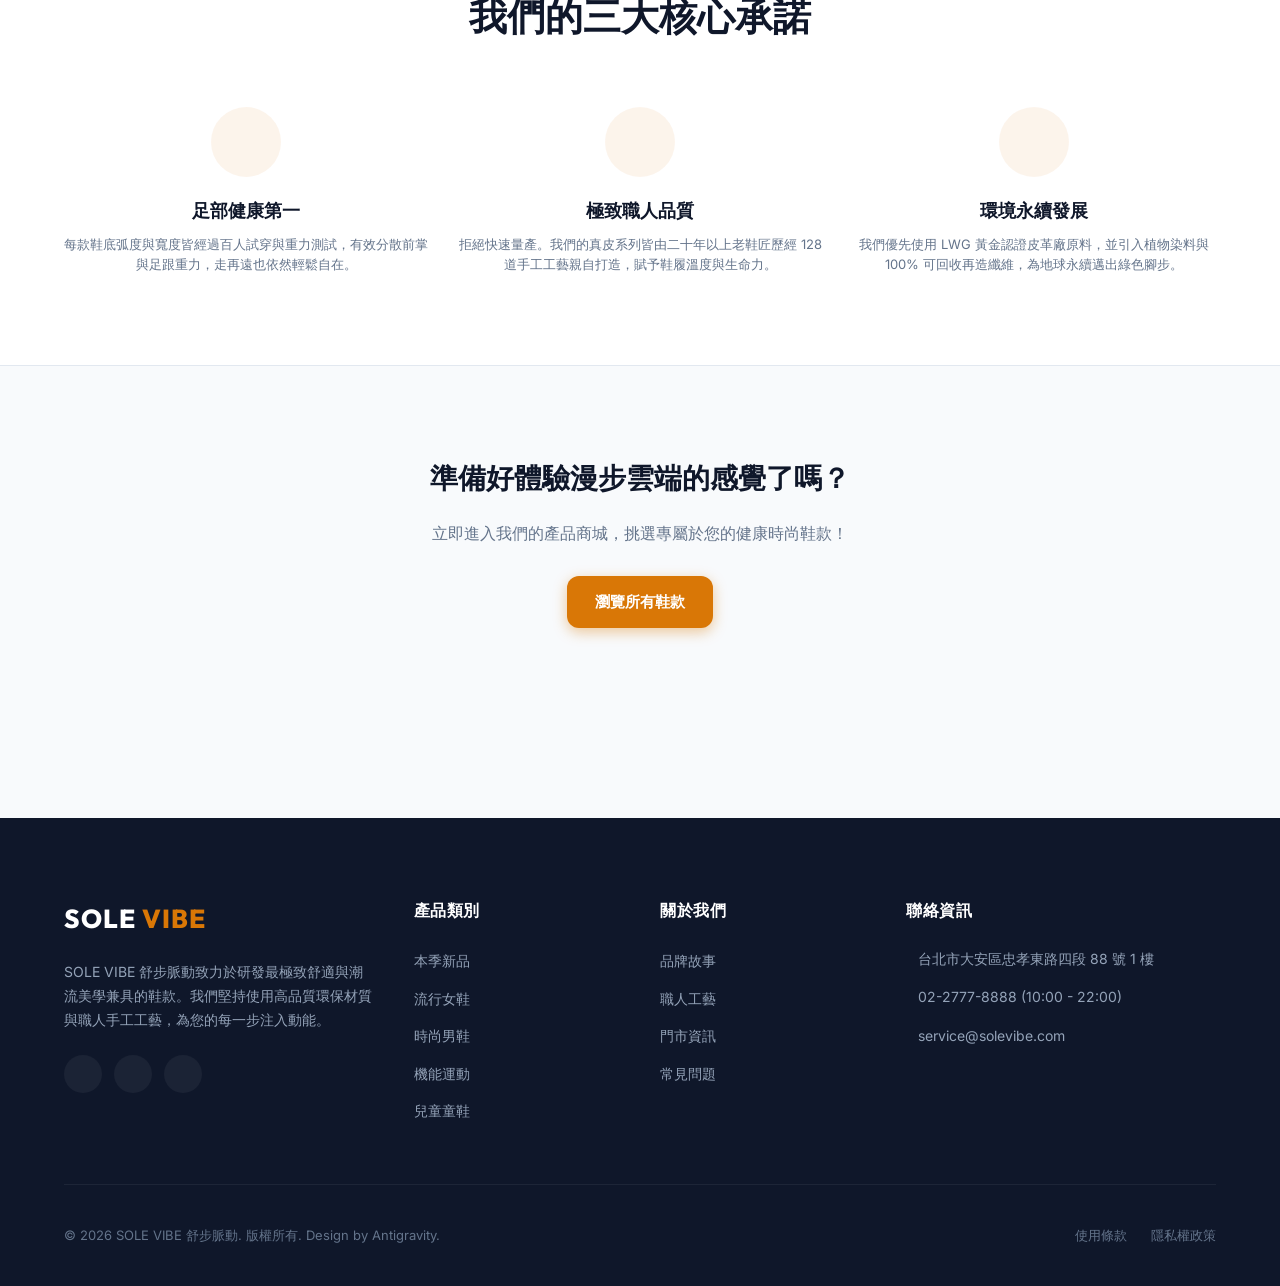
==== commit e3450c5e: "Add files via upload" ====
--- a/about.html
+++ b/about.html
@@ -50,7 +50,67 @@
         </div>
       </div>
     </section>
+    <article class="shop-about-section" style="max-width: 850px; margin: 0 auto; padding: 20px; font-family: 'Helvetica Neue', Arial, 'Noto Sans TC', sans-serif; color: #333; line-height: 1.9;">
+    
+    <h1 style="font-size: 28px; color: #008060; border-bottom: 2px solid #008060; padding-bottom: 15px; margin-bottom: 25px; text-align: center;">
+        歡迎來到 北科大鞋子專賣店 —— 踏實每一步，科技舒適新高度
+    </h1>
+    
+    <p style="font-size: 16px; margin-bottom: 18px; text-align: justify;">
+        在<strong style="color: #008060; font-size: 18px;">「北科大鞋子專賣店」</strong>，我們深信一雙好鞋能承載你每日的拼搏與夢想。承襲北科大「務實致遠」的精神，我們將專注力放在鞋款的機能、結構與絕對舒適度。無論你想找熱門的【百搭鞋款】、【客製化鞋子】，或是因應特殊尺寸需求的【大尺碼鞋子】，我們都為您準備了最精準的步行解決方案。
+    </p>
 
+    <hr style="border: 0; height: 1px; background: #eee; margin: 30px 0;" />
+
+    <h2 style="font-size: 22px; color: #008060; margin-bottom: 15px; border-left: 4px solid #008060; padding-left: 10px;">日常百搭與街頭流行系列</h2>
+    <p style="font-size: 15px; color: #444; margin-bottom: 20px; text-align: justify;">
+        日常通勤與假日出遊，你需要兼具舒適與風格的經典選擇。我們準備了適合大眾的【運動休閒鞋】與【休閒運動鞋】，女生們最愛的【老爹鞋女】、【韓國老爹鞋】與休閒必備的【帆船鞋女】。如果你喜歡極簡穿搭，店內擁有【厚底白鞋】、方便好穿的【無鞋帶休閒鞋】、率性的【厚底懶人鞋】，以及非常修飾身形的【寬褲鞋子】。不論是充滿美式街頭風的【高筒帆布鞋】、【厚底帆布鞋】，還是日常隨興套上就能出門的【厚底穆勒鞋】、【厚底洞洞鞋】，都能輕鬆展現個人魅力。
+    </p>
+
+    <h2 style="font-size: 22px; color: #008060; margin-bottom: 15px; border-left: 4px solid #008060; padding-left: 10px;">時尚女鞋與優雅典藏</h2>
+    <p style="font-size: 15px; color: #444; margin-bottom: 20px; text-align: justify;">
+        為了滿足女性在不同場合的優雅姿態，我們精選多款【平價女鞋】與精緻的【真皮手工鞋】。正式場合首選【好穿的高跟鞋】、氣勢強烈的【超高高跟鞋】或風格獨特的【綁帶高跟鞋】；若想展現微露性感的迷人風采，也有【水晶高跟鞋】與【露趾高跟鞋】可供挑選。日常通勤則大力推薦氣質典雅的【德比鞋女】、【高跟樂福鞋】與帶有復古風情的【厚底瑪莉珍鞋】。若是注重舒適行走，舒適度極佳的【平底鞋女】、【黑色平底鞋】、【尖頭平底鞋】、【平底娃娃鞋】、【厚底娃娃鞋】、適合亞洲人腳型的【寬楦女鞋】，以及專為女性設計的【休閒鞋女】、【女休閒鞋】與【久站鞋女】，都能讓妳長時間行走依然輕盈自信。
+    </p>
+
+    <h2 style="font-size: 22px; color: #008060; margin-bottom: 15px; border-left: 4px solid #008060; padding-left: 10px;">紳士男鞋與職場風範</h2>
+    <p style="font-size: 15px; color: #444; margin-bottom: 20px; text-align: justify;">
+        男士的優雅源自腳下，我們為職場菁英打造專業沈穩的形象。正式商務場合不可或缺頂級的【真皮皮鞋】、【男士皮鞋】與經典【休閒皮鞋】；若追求挺拔身形，則可以選擇【增高皮鞋】或實用的【男增高鞋】。日常辦公或半正式社交時，穿上質感極佳的【真皮樂福鞋】或【男士休閒鞋】、低調百搭的【休閒皮鞋】與【男休閒鞋】，都能輕鬆打造出率性與專業感並存的【上班休閒鞋男】風格，展現不凡的品味。
+    </p>
+
+    <h2 style="font-size: 22px; color: #008060; margin-bottom: 15px; border-left: 4px solid #008060; padding-left: 10px;">職人機能與全天候防護</h2>
+    <p style="font-size: 15px; color: #444; margin-bottom: 20px; text-align: justify;">
+        因應多變的氣候與高強度的勞動環境，我們提供最硬核的防護。雨天出門再也不用擔心，引進了經典的【法國防水鞋】、兼具外型與機能的【防水休閒鞋】與【防水鞋女】，以及透氣不悶熱的【防水透氣鞋】。針對長時間站立的職人，我們準備了高效減壓的【久站氣墊鞋】，包含餐飲與烘焙業必備的【廚房工作鞋】、勞動安全首選的【防滑工作鞋】、【防水工作鞋】與【工作皮鞋】；甚至在危險性較高的工程環境，我們也備妥了符合安全標準的【輕量安全鞋】，全面守護您的雙腳。
+    </p>
+
+    <h2 style="font-size: 22px; color: #008060; margin-bottom: 15px; border-left: 4px solid #008060; padding-left: 10px;">專業運動與健身訓練</h2>
+    <p style="font-size: 15px; color: #444; margin-bottom: 20px; text-align: justify;">
+        無論在球場還是健身房，一雙【好穿的運動鞋】能全面釋放你的運動潛能。熱愛跑步的朋友，我們備有透氣的【透氣運動鞋】、高效能【氣墊運動鞋】，以及專為女性研發的【跑步鞋女】、受到網路熱烈討論的【女慢跑鞋推薦ptt】；室內健身房則有【健身訓練鞋】、【健身訓練鞋女】與提供穩定支撐的【室內訓練鞋】。針對球類運動，提供包含經典潮流【黑武士鞋】在內的【男運動鞋】與【運動鞋女】，球場上更有強大包覆力的【高筒籃球鞋】、【低筒籃球鞋】、全心專注的【室內運動鞋】、【室內運動鞋】。此外，足球愛好者也能在此找到專業的【平底足球鞋】與【室內足球鞋】，滿足多元的體能挑戰。
+    </p>
+
+    <h2 style="font-size: 22px; color: #008060; margin-bottom: 15px; border-left: 4px solid #008060; padding-left: 10px;">戶外冒險與特殊休閒系列</h2>
+    <p style="font-size: 15px; color: #444; margin-bottom: 20px; text-align: justify;">
+        走出戶外，大自然就是你的舞台。我們引進極致抓地力的【登山健走鞋】與多功能【防水健走鞋】；若是挑戰水上活動，則有乾濕兩棲的【水陸兩用鞋】。面對極端氣候，保暖實用的【豹豹極地鞋】是您的最佳旅伴。回到室內放鬆，還有穿脫方便的【無鞋帶運動鞋】、【不用綁鞋帶的鞋子】、【免綁鞋帶運動鞋】、【魔鬼氈運動鞋】與極具創意的【鱷魚子母鞋】，讓日常休息也能充滿品味與科技感。
+    </p>
+
+    <h2 style="font-size: 22px; color: #008060; margin-bottom: 15px; border-left: 4px solid #008060; padding-left: 10px;">兒童童鞋與學童成長系列</h2>
+    <p style="font-size: 15px; color: #444; margin-bottom: 20px; text-align: justify;">
+        守護孩子的成長步伐，從挑選一雙好鞋開始。我們提供全方位的【儿童鞋子】選擇，包含活潑好動的【男童鞋】與文靜優雅的【女童皮鞋】。在校園穿搭與體育課上，有保護力十足的【兒童運動鞋】、球場焦點【兒童籃球鞋】與【大童籃球鞋】，還有適合草地奔跑的【兒童足球鞋】。日常休閒放鬆時，輕便透氣的【兒童洞洞鞋】是夏日最佳夥伴；若是參與學校的重要典禮，精緻規矩的【學生皮鞋】與【女學生皮鞋】更是不可或缺的得體搭配。
+    </p>
+
+    <h2 style="font-size: 22px; color: #008060; margin-bottom: 15px; border-left: 4px solid #008060; padding-left: 10px;">貼心特規與健康照護系列</h2>
+    <p style="font-size: 15px; color: #444; margin-bottom: 25px; text-align: justify;">
+        我們深刻了解特殊腳型與特定功能需求的痛點。店內特別引進因應身形與比例需求的【增高鞋女】與修飾線條的【內增高鞋】；同時針對需要特別呵護的雙腳，提供符合人體工學的【寬楦運動鞋】。無論是在家放鬆穿著的【室內包鞋】、防滑係數高的【防滑皮鞋】，還是充滿異國風情的【荷蘭木鞋】、經典復古的【厚底皮鞋】。最重要的是，我們針對男性足部特別準備了寬敞舒適的【大尺碼男鞋】，全方位顧及不同顧客的實際步行感受。
+    </p>
+
+    <hr style="border: 0; height: 1px; background: #eee; margin: 30px 0;" />
+
+    <p style="font-size: 16px; margin-bottom: 15px; color: #444; text-align: center;">
+        「北科大鞋子專賣店」不僅僅是一間店，更是你行動生活的應援團。我們堅持高 CP 值、透明的尺碼建議與專業的選鞋諮詢。
+    </p>
+    <p style="font-size: 18px; color: #111; text-align: center; margin-top: 25px; background: #e6f2ef; padding: 15px; border-radius: 4px;">
+        <strong>今天，就來挑選一雙真正懂你雙腳的好鞋吧！</strong>
+    </p>
+    </article>
     <!-- CRAFTSMANSHIP & VALUES -->
     <section id="craftsmanship" class="section" style="background-color: #ffffff; border-top: 1px solid var(--color-border); border-bottom: 1px solid var(--color-border);">
       <div class="container">
